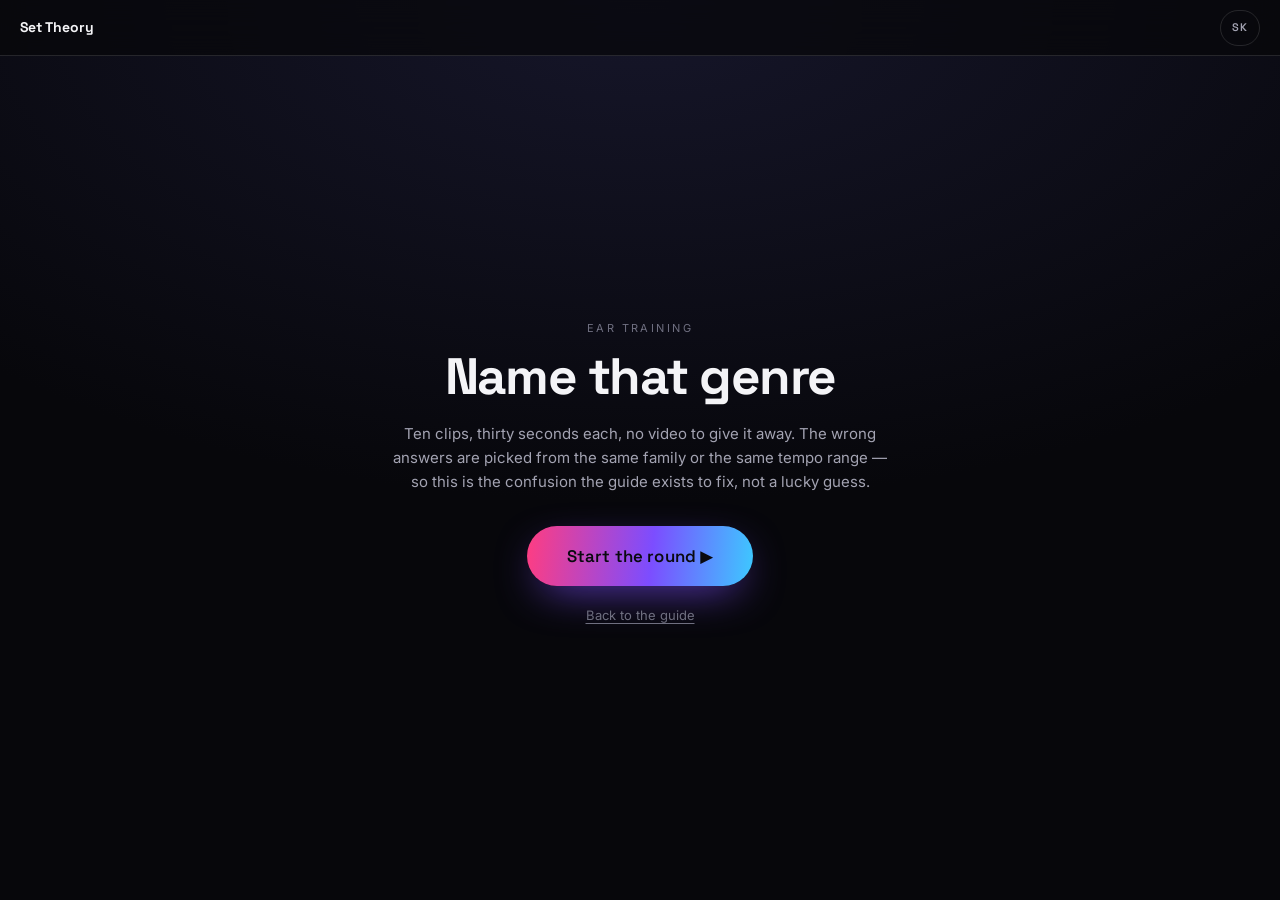
==== quiz/index.html @ e43b4dfb "Add an ear-training quiz at /quiz Ten Apple 30-second previews, no picture, four genres to choose fr" ====
<!doctype html>
<html lang="en">
  <head>
    <meta charset="utf-8" />
    <meta
      name="viewport"
      content="width=device-width, initial-scale=1, viewport-fit=cover"
    />
    <title>Set Theory</title>
    <meta name="description" content="" />
    <link rel="preconnect" href="https://fonts.googleapis.com" />
    <link rel="preconnect" href="https://fonts.gstatic.com" crossorigin />
    <link
      href="https://fonts.googleapis.com/css2?family=Space+Grotesk:wght@400;500;600;700&family=Inter:wght@400;500;600&display=swap"
      rel="stylesheet"
    />
    <link rel="stylesheet" href="../css/styles.css" />
  </head>
  <body class="quiz-page">
    <!-- Shaped like the guide's topbar: brand on the left, counter on the right.
     The progress lives here rather than in the page body so the question itself
     starts at the top of the screen. -->
    <header class="quiz-bar">
      <a class="quiz-bar__brand" href="../">Set&nbsp;Theory</a>
      <span class="quiz-bar__tools">
        <span class="quiz__dots" id="quiz-dots"></span>
        <span class="quiz-bar__count" id="quiz-progress"></span>
        <button
          class="iconbtn iconbtn--lang"
          id="lang-toggle"
          type="button"
        ></button>
      </span>
    </header>

    <section class="quiz" id="quiz" hidden aria-labelledby="quiz-title">
      <div class="quiz__inner">
        <div class="quiz__screen" id="quiz-start">
          <p class="quiz__kicker" data-i18n="quizKicker"></p>
          <h2 class="quiz__title" id="quiz-title" data-i18n="quizTitle"></h2>
          <p class="quiz__lede" data-i18n="quizLede"></p>
          <button
            class="btn-begin"
            id="quiz-begin"
            type="button"
            data-i18n="quizBegin"
          ></button>
          <button
            class="quiz__link"
            type="button"
            data-quiz-exit
            data-i18n="quizBack"
          ></button>
        </div>

        <div class="quiz__screen" id="quiz-play" hidden>
          <button class="quiz__player" id="quiz-replay" type="button">
            <svg class="ic-play" viewBox="0 0 24 24" aria-hidden="true">
              <path d="M5 3l14 9-14 9V3z" />
            </svg>
            <svg class="ic-pause" viewBox="0 0 24 24" aria-hidden="true">
              <path d="M7 4h4v16H7zM13 4h4v16h-4z" />
            </svg>
            <span class="quiz__track-bar"><i id="quiz-bar"></i></span>
          </button>

          <ul class="quiz__options" id="quiz-options"></ul>

          <div class="quiz__reveal" id="quiz-reveal" hidden>
            <p class="quiz__verdict" id="quiz-verdict"></p>
            <p class="quiz__why" id="quiz-why"></p>
            <p class="quiz__track" id="quiz-track"></p>
            <button class="btn-begin" id="quiz-next" type="button"></button>
          </div>
        </div>

        <div class="quiz__screen" id="quiz-done" hidden>
          <p class="quiz__kicker" data-i18n="quizDoneKicker"></p>
          <p class="quiz__bigscore" id="quiz-done-score"></p>
          <p class="quiz__lede" id="quiz-done-verdict"></p>
          <ul class="quiz__misses" id="quiz-done-list"></ul>
          <button
            class="btn-begin"
            id="quiz-again"
            type="button"
            data-i18n="quizAgain"
          ></button>
          <button
            class="quiz__link"
            type="button"
            data-quiz-exit
            data-i18n="quizBack"
          ></button>
        </div>
      </div>
    </section>

    <script src="../js/i18n/en.js"></script>
    <script src="../js/i18n/sk.js"></script>
    <script src="../js/i18n.js"></script>
    <script src="../js/data.js"></script>
    <script src="../js/quiz.js"></script>
    <script src="../js/quiz-page.js"></script>
  </body>
</html>
---- css/styles.css ----
/* Set Theory — styles
   ------------------------------------------------------------------
   Sections carry their family accent as --accent; everything inside
   (chips, rules, glows, rail dots) reads from that one variable.        */

:root {
  --bg: #07070b;
  --ink: #f4f4f7;
  --ink-dim: #a3a3b2;
  --ink-faint: #6f6f80;
  --line: rgba(255, 255, 255, 0.12);
  --now-accent: #ff3d81;
  --display: "Space Grotesk", "Helvetica Neue", system-ui, sans-serif;
  --body: "Inter", system-ui, -apple-system, "Segoe UI", sans-serif;
  --bar: 56px;
}

* {
  box-sizing: border-box;
}

html {
  scroll-behavior: smooth;
}

body {
  margin: 0;
  background: var(--bg);
  color: var(--ink);
  font-family: var(--body);
  font-size: 17px;
  line-height: 1.6;
  -webkit-font-smoothing: antialiased;
  overflow-x: hidden;
}

body.is-locked {
  overflow: hidden;
  height: 100vh;
}

h1,
h2 {
  margin: 0;
  font-family: var(--display);
  font-weight: 700;
  letter-spacing: -0.03em;
}
p {
  margin: 0;
}
button {
  font: inherit;
  color: inherit;
  background: none;
  border: 0;
  cursor: pointer;
}
a {
  color: inherit;
}

:focus-visible {
  outline: 2px solid var(--accent, var(--now-accent));
  outline-offset: 3px;
  border-radius: 4px;
}

/* ============================ INTRO ============================ */

.intro {
  position: fixed;
  inset: 0;
  z-index: 90;
  display: grid;
  place-items: center;
  padding: 6vh 24px;
  background: radial-gradient(120% 90% at 50% 0%, #17172a 0%, var(--bg) 60%);
  transition:
    opacity 0.7s ease,
    visibility 0.7s;
}

body.is-started .intro {
  opacity: 0;
  visibility: hidden;
  pointer-events: none;
}

.intro__glow {
  position: absolute;
  inset: -20%;
  background:
    radial-gradient(
      38% 38% at 22% 28%,
      rgba(255, 61, 129, 0.3),
      transparent 70%
    ),
    radial-gradient(
      36% 36% at 78% 34%,
      rgba(61, 201, 255, 0.26),
      transparent 70%
    ),
    radial-gradient(
      40% 40% at 50% 82%,
      rgba(124, 77, 255, 0.28),
      transparent 70%
    );
  filter: blur(20px);
  animation: drift 22s ease-in-out infinite alternate;
}

@keyframes drift {
  from {
    transform: translate3d(-3%, -2%, 0) scale(1);
  }
  to {
    transform: translate3d(3%, 2%, 0) scale(1.12);
  }
}

.intro__inner {
  position: relative;
  max-width: 720px;
  text-align: center;
}

.intro__kicker {
  font-size: 12px;
  letter-spacing: 0.22em;
  text-transform: uppercase;
  color: var(--ink-dim);
  margin-bottom: 22px;
}

.intro__title {
  font-size: clamp(3.6rem, 13vw, 8.5rem);
  line-height: 0.86;
  margin-bottom: 26px;
}

.intro__title span {
  display: block;
  /* The gradient is clipped to the line box, which at line-height 0.86 sits above
     the descender — without this padding the "y" in Theory gets cut off. */
  padding-bottom: 0.12em;
  background: linear-gradient(
    92deg,
    #ff3d81,
    #7c4dff 42%,
    #3dc9ff 72%,
    #3dffc9
  );
  -webkit-background-clip: text;
  background-clip: text;
  color: transparent;
}

.intro__pitch {
  font-size: clamp(1rem, 2.2vw, 1.18rem);
  color: var(--ink-dim);
  /* Sized so the pitch sets in three lines without leaving a one-word last
     line — retune this if the copy changes length. */
  max-width: 39em;
  margin: 0 auto 38px;
  text-wrap: pretty;
}

/* Used on both <button> and <a>, so it cannot rely on the button defaults:
   an inline anchor would leak its vertical padding over the lines around it
   and keep the browser's underline. */
.btn-begin {
  display: inline-block;
  text-decoration: none;
  font-family: var(--display);
  font-size: 1.05rem;
  font-weight: 600;
  letter-spacing: 0.01em;
  padding: 17px 40px;
  border-radius: 999px;
  color: #0a0a10;
  background: linear-gradient(96deg, #ff3d81, #7c4dff 55%, #3dc9ff);
  box-shadow: 0 14px 44px -14px rgba(124, 77, 255, 0.85);
  transition:
    transform 0.25s ease,
    box-shadow 0.25s ease;
}

.btn-begin:hover {
  transform: translateY(-2px);
  box-shadow: 0 20px 52px -14px rgba(124, 77, 255, 1);
}

.btn-begin--ghost {
  color: var(--ink);
  background: none;
  border: 1px solid var(--line);
  box-shadow: none;
}

.btn-begin--ghost:hover {
  border-color: var(--ink-dim);
  box-shadow: none;
}

.intro__hint {
  margin-top: 26px;
  font-size: 13px;
  color: var(--ink-faint);
}

kbd {
  font-family: var(--body);
  font-size: 11px;
  padding: 2px 6px;
  border: 1px solid var(--line);
  border-radius: 5px;
}

/* ============================ TOP BAR ============================ */

.topbar {
  position: fixed;
  top: 0;
  left: 0;
  right: 0;
  z-index: 60;
  height: var(--bar);
  opacity: 0;
  /* Hidden from pointer AND keyboard until the journey starts — an invisible
     control that still takes focus is a trap for keyboard users. */
  visibility: hidden;
  transform: translateY(-100%);
  transition:
    opacity 0.5s ease 0.3s,
    transform 0.5s ease 0.3s,
    visibility 0.5s ease 0.3s,
    background 0.3s;
}

body.is-started .topbar {
  opacity: 1;
  visibility: visible;
  transform: none;
}
body.is-scrolled .topbar {
  background: rgba(7, 7, 11, 0.72);
  backdrop-filter: blur(14px);
}

.topbar__row {
  height: var(--bar);
  display: flex;
  align-items: center;
  gap: 18px;
  padding: 0 20px;
}

.topbar__brand {
  font-family: var(--display);
  font-weight: 700;
  font-size: 14px;
  letter-spacing: -0.01em;
}

.topbar__now {
  display: flex;
  align-items: baseline;
  gap: 8px;
  min-width: 0;
  font-size: 13px;
  color: var(--ink-dim);
}

.topbar__act {
  color: var(--now-accent);
  font-weight: 600;
  white-space: nowrap;
}
.topbar__sep {
  color: var(--ink-faint);
}
.topbar__genre {
  color: var(--ink);
  font-weight: 500;
  white-space: nowrap;
  overflow: hidden;
  text-overflow: ellipsis;
}

.topbar__tools {
  margin-left: auto;
  display: flex;
  align-items: center;
  gap: 8px;
}

.topbar__count {
  font-size: 12px;
  color: var(--ink-faint);
  font-variant-numeric: tabular-nums;
  letter-spacing: 0.08em;
}

.topbar__progress {
  position: absolute;
  left: 0;
  right: 0;
  bottom: 0;
  height: 2px;
  background: rgba(255, 255, 255, 0.08);
}

.topbar__progress span {
  display: block;
  height: 100%;
  width: 0;
  background: var(--now-accent);
  box-shadow: 0 0 12px var(--now-accent);
  transition: background 0.6s ease;
}

.iconbtn {
  width: 36px;
  height: 36px;
  display: grid;
  place-items: center;
  border-radius: 50%;
  border: 1px solid var(--line);
  transition:
    border-color 0.2s,
    background 0.2s;
}

.iconbtn:hover {
  border-color: var(--ink-dim);
  background: rgba(255, 255, 255, 0.06);
}

.iconbtn svg {
  width: 17px;
  height: 17px;
  fill: none;
  stroke: currentColor;
  stroke-width: 1.7;
  stroke-linecap: round;
}

/* Language switch — a text pill rather than an icon, so it reads at a glance. */
.iconbtn--lang {
  width: auto;
  min-width: 40px;
  padding: 0 11px;
  border-radius: 999px;
  font-family: var(--display);
  font-size: 11px;
  font-weight: 600;
  letter-spacing: 0.08em;
  color: var(--ink-dim);
}

.iconbtn--lang:hover {
  color: var(--ink);
}

.iconbtn--sound .ic-loud {
  display: none;
}
body.sound-on .iconbtn--sound {
  border-color: var(--now-accent);
  color: var(--now-accent);
}
body.sound-on .iconbtn--sound .ic-loud {
  display: block;
}
body.sound-on .iconbtn--sound .ic-muted {
  display: none;
}

/* ---- search ---- */

.search {
  position: relative;
  display: flex;
  align-items: center;
}

.search__input {
  width: 0;
  padding: 0;
  /* Collapses flush against the toggle when closed; the margin opens with the
     field so the caret and text clear the magnifier icon (and leave room for
     the focus ring, which is drawn 3px outside the element). */
  margin-left: 0;
  opacity: 0;
  border: 0;
  border-bottom: 1px solid var(--line);
  background: none;
  color: var(--ink);
  font-size: 14px;
  transition:
    width 0.3s ease,
    opacity 0.3s ease,
    padding 0.3s ease,
    margin-left 0.3s ease;
}

.search.is-open .search__input {
  width: min(260px, 42vw);
  opacity: 1;
  padding: 7px 2px;
  margin-left: 10px;
}
.search__input::placeholder {
  color: var(--ink-faint);
}

.search__results {
  position: absolute;
  top: calc(100% + 12px);
  right: 0;
  width: min(320px, 80vw);
  margin: 0;
  padding: 6px;
  list-style: none;
  border-radius: 14px;
  border: 1px solid var(--line);
  background: rgba(14, 14, 20, 0.96);
  backdrop-filter: blur(16px);
  box-shadow: 0 24px 60px -20px rgba(0, 0, 0, 0.9);
  display: none;
}

.search__results.is-open {
  display: block;
}

.search__results button {
  width: 100%;
  display: flex;
  flex-direction: column;
  gap: 2px;
  text-align: left;
  padding: 9px 12px;
  border-radius: 9px;
  border-left: 2px solid var(--accent);
  transition: background 0.15s;
}

.search__results button:hover {
  background: rgba(255, 255, 255, 0.07);
}
.res__name {
  font-size: 14px;
  font-weight: 500;
}
.res__meta {
  font-size: 11px;
  color: var(--ink-faint);
}
.res__empty {
  padding: 12px;
  font-size: 13px;
  color: var(--ink-faint);
}

/* ============================ SIDE RAIL ============================ */

.rail {
  position: fixed;
  right: 18px;
  top: 50%;
  transform: translateY(-50%);
  z-index: 55;
  display: flex;
  flex-direction: column;
  gap: 16px;
  opacity: 0;
  visibility: hidden;
  transition:
    opacity 0.6s ease 0.4s,
    visibility 0.6s ease 0.4s;
}

body.is-started .rail {
  opacity: 1;
  visibility: visible;
}

.rail__act {
  position: relative;
  display: flex;
  flex-direction: column;
  align-items: flex-end;
  gap: 7px;
}

.rail__label {
  font-size: 9px;
  letter-spacing: 0.14em;
  text-transform: uppercase;
  color: var(--ink-faint);
  white-space: nowrap;
  opacity: 0;
  transition: opacity 0.25s;
}

.rail:hover .rail__label {
  opacity: 1;
}
.rail__label b {
  color: var(--ink-dim);
  font-weight: 600;
}
.rail__dots {
  display: flex;
  flex-direction: column;
  align-items: flex-end;
  gap: 1px;
}

/* The visible mark is the ::after bar; the button itself stays a comfortably
   larger hit area than the 2px-tall line it draws. */
.rail__dot {
  position: relative;
  width: 40px;
  height: 16px;
  display: block;
  padding: 0;
}

.rail__dot::after {
  content: "";
  position: absolute;
  right: 0;
  top: 7px;
  width: 14px;
  height: 2px;
  border-radius: 2px;
  background: rgba(255, 255, 255, 0.22);
  transition:
    width 0.3s ease,
    background 0.3s ease,
    box-shadow 0.3s ease;
}

.rail__dot.is-past::after {
  background: rgba(255, 255, 255, 0.42);
}

.rail__dot.is-current::after {
  width: 22px;
  background: var(--accent);
  box-shadow: 0 0 10px var(--accent);
}

.rail__dot:hover::after {
  background: var(--accent);
  width: 22px;
}

.rail__tip {
  position: absolute;
  right: 46px;
  top: -3px;
  padding: 3px 9px;
  font-size: 11px;
  white-space: nowrap;
  border-radius: 6px;
  background: rgba(14, 14, 20, 0.95);
  border: 1px solid var(--line);
  opacity: 0;
  pointer-events: none;
  transform: translateX(6px);
  transition:
    opacity 0.2s,
    transform 0.2s;
}

.rail__dot:hover .rail__tip {
  opacity: 1;
  transform: none;
}

/* ============================ GENRE SECTION ============================ */

.genre {
  position: relative;
  min-height: 100vh;
  min-height: 100svh;
  display: flex;
  align-items: center;
  padding: calc(var(--bar) + 24px) 0 40px;
  overflow: hidden;
}

.genre__bg {
  position: absolute;
  inset: 0;
  overflow: hidden;
}

.genre__poster {
  position: absolute;
  inset: 0;
  background-size: cover;
  background-position: center;
  filter: blur(18px) saturate(1.3);
  transform: scale(1.15);
  opacity: 0.5;
}

/* Neighbouring players are pre-created but paused, and a paused YouTube embed
   draws its own title/end-screen chrome. Keep them invisible (the blurred poster
   shows instead) until the section is actually the active one. */
.genre__video {
  position: absolute;
  inset: 0;
  opacity: 0;
  transition: opacity 0.8s ease;
}

.genre.is-current .genre__video {
  opacity: 1;
}

.genre__video iframe {
  position: absolute;
  top: 50%;
  left: 50%;
  width: 100vw;
  height: 56.25vw;
  min-height: 100vh;
  min-width: 177.78vh;
  transform: translate(-50%, -50%);
  border: 0;
  pointer-events: none;
}

/* Decorative layers sit above the iframe, so they must never intercept a click
   — otherwise they swallow the taps meant for YouTube's Skip Ad button. */
.genre__scrim,
.genre__aurora {
  pointer-events: none;
}

.genre__scrim {
  position: absolute;
  inset: 0;
  background:
    linear-gradient(
      100deg,
      rgba(7, 7, 11, 0.97) 0%,
      rgba(7, 7, 11, 0.88) 42%,
      rgba(7, 7, 11, 0.55) 100%
    ),
    linear-gradient(
      to bottom,
      var(--bg),
      transparent 22%,
      transparent 78%,
      var(--bg)
    );
}

.genre__aurora {
  position: absolute;
  inset: 0;
  background:
    radial-gradient(
      50% 55% at 8% 30%,
      color-mix(in srgb, var(--accent) 32%, transparent),
      transparent 70%
    ),
    radial-gradient(
      42% 48% at 88% 78%,
      color-mix(in srgb, var(--accent) 20%, transparent),
      transparent 70%
    );
  mix-blend-mode: screen;
  opacity: 0.55;
  animation: drift 18s ease-in-out infinite alternate;
}

.genre__content {
  position: relative;
  width: 100%;
  max-width: 1180px;
  margin: 0 auto;
  padding: 0 clamp(24px, 6vw, 88px);
}

.genre__content > * {
  max-width: 640px;
}

/* --- entrance animation --- */

.genre__content > *,
.genre__meta > * {
  opacity: 0;
  transform: translateY(26px);
  transition:
    opacity 0.7s cubic-bezier(0.22, 1, 0.36, 1),
    transform 0.7s cubic-bezier(0.22, 1, 0.36, 1);
}

.genre.is-revealed .genre__content > *,
.genre.is-revealed .genre__meta > * {
  opacity: 1;
  transform: none;
}

.genre.is-revealed .genre__meta > *:nth-child(2) {
  transition-delay: 0.06s;
}
.genre.is-revealed .genre__meta > *:nth-child(3) {
  transition-delay: 0.12s;
}
.genre.is-revealed .genre__content > *:nth-child(2) {
  transition-delay: 0.08s;
}
.genre.is-revealed .genre__content > *:nth-child(3) {
  transition-delay: 0.14s;
}
.genre.is-revealed .genre__content > *:nth-child(4) {
  transition-delay: 0.2s;
}
.genre.is-revealed .genre__content > *:nth-child(5) {
  transition-delay: 0.26s;
}
.genre.is-revealed .genre__content > *:nth-child(6) {
  transition-delay: 0.32s;
}
.genre.is-revealed .genre__content > *:nth-child(7) {
  transition-delay: 0.38s;
}

/* --- meta row --- */

/* Vertical gaps are capped against viewport height so a whole section still
   fits on a short laptop screen without the content overflowing. */
.genre__meta {
  display: flex;
  align-items: center;
  flex-wrap: wrap;
  gap: 10px;
  margin-bottom: clamp(10px, 2vh, 18px);
}

.chip {
  font-size: 11px;
  font-weight: 600;
  letter-spacing: 0.12em;
  text-transform: uppercase;
  padding: 5px 12px;
  border-radius: 999px;
  border: 1px solid var(--line);
}

.chip--act {
  color: var(--ink-dim);
}

.chip--family {
  color: var(--accent);
  border-color: color-mix(in srgb, var(--accent) 45%, transparent);
  background: color-mix(in srgb, var(--accent) 12%, transparent);
}

.genre__num {
  margin-left: auto;
  font-size: 11px;
  letter-spacing: 0.14em;
  color: var(--ink-faint);
  font-variant-numeric: tabular-nums;
}

.genre__actblurb {
  font-family: var(--display);
  font-size: 14px;
  color: var(--ink-faint);
  font-style: italic;
  margin-bottom: 8px;
}

.genre__name {
  font-size: clamp(2.4rem, min(8.2vw, 9.5vh), 6rem);
  line-height: 0.94;
  margin-bottom: clamp(8px, 1.6vh, 14px);
  text-shadow: 0 8px 40px rgba(0, 0, 0, 0.6);
}

.genre__tagline {
  font-family: var(--display);
  font-size: clamp(1rem, min(2.6vw, 2.6vh), 1.4rem);
  font-weight: 500;
  color: var(--accent);
  margin-bottom: clamp(12px, 2.4vh, 22px);
}

.genre__desc {
  color: var(--ink-dim);
  margin-bottom: clamp(12px, 2.4vh, 22px);
}

.genre__fact {
  position: relative;
  padding: clamp(10px, 1.8vh, 14px) 18px clamp(10px, 1.8vh, 14px) 20px;
  margin-bottom: clamp(14px, 2.6vh, 24px);
  border-radius: 0 12px 12px 0;
  border-left: 2px solid var(--accent);
  background: linear-gradient(
    90deg,
    color-mix(in srgb, var(--accent) 11%, transparent),
    transparent 85%
  );
}

.genre__factlabel {
  display: block;
  font-size: 10px;
  font-weight: 700;
  letter-spacing: 0.18em;
  text-transform: uppercase;
  color: var(--accent);
  margin-bottom: 5px;
}

.genre__fact p {
  font-size: 15px;
  color: var(--ink-dim);
}

/* --- pills --- */

.pills {
  display: flex;
  flex-wrap: wrap;
  gap: 10px;
  margin: 0 0 clamp(14px, 2.8vh, 26px);
  padding: 0;
  list-style: none;
}

.pill {
  display: flex;
  flex-direction: column;
  gap: 2px;
  padding: clamp(7px, 1.4vh, 10px) 16px;
  border-radius: 12px;
  border: 1px solid var(--line);
  background: rgba(255, 255, 255, 0.04);
  backdrop-filter: blur(8px);
}

.pill--wide {
  flex: 1 1 260px;
}

.pill__k {
  font-size: 9.5px;
  font-weight: 700;
  letter-spacing: 0.18em;
  text-transform: uppercase;
  color: var(--ink-faint);
}

.pill__v {
  font-size: 14px;
  font-weight: 500;
}
.pill:first-child .pill__v {
  color: var(--accent);
  font-family: var(--display);
  font-size: 15px;
}

/* --- footer / track --- */

.genre__foot {
  display: flex;
  flex-direction: column;
  gap: 12px;
}

.genre__track {
  display: flex;
  align-items: center;
  gap: 10px;
  font-size: 13px;
  color: var(--ink-faint);
}

.genre__eq {
  display: inline-flex;
  align-items: flex-end;
  gap: 2px;
  height: 13px;
}

.genre__eq i {
  width: 2px;
  height: 4px;
  border-radius: 1px;
  background: var(--accent);
  opacity: 0.4;
}

.genre.is-current .genre__eq i {
  animation: eq 0.9s ease-in-out infinite;
  opacity: 1;
}
.genre.is-current .genre__eq i:nth-child(2) {
  animation-delay: 0.15s;
}
.genre.is-current .genre__eq i:nth-child(3) {
  animation-delay: 0.3s;
}
.genre.is-current .genre__eq i:nth-child(4) {
  animation-delay: 0.45s;
}

@keyframes eq {
  0%,
  100% {
    height: 3px;
  }
  50% {
    height: 12px;
  }
}

.genre__actions {
  display: flex;
  flex-wrap: wrap;
  align-items: center;
  gap: 14px;
}

.genre__link {
  align-self: flex-start;
  font-size: 13px;
  font-weight: 500;
  text-decoration: none;
  padding-bottom: 2px;
  border-bottom: 1px solid color-mix(in srgb, var(--accent) 50%, transparent);
  transition:
    color 0.2s,
    border-color 0.2s;
}

.genre__link:hover {
  color: var(--accent);
  border-color: var(--accent);
}

.btn-play {
  font-size: 13px;
  font-weight: 600;
  padding: 9px 18px;
  border-radius: 999px;
  border: 1px solid color-mix(in srgb, var(--accent) 55%, transparent);
  color: var(--accent);
  transition: background 0.2s;
}

.btn-play:hover {
  background: color-mix(in srgb, var(--accent) 16%, transparent);
}

.genre__error {
  display: none;
  font-size: 12px;
  color: #ff8f8f;
}
.genre.has-video-error .genre__error {
  display: block;
}

/* Short viewports (most laptops) — trade a little type size for a section that
   fits on screen in one piece. */
@media (min-width: 861px) and (max-height: 820px) {
  .genre {
    padding-bottom: 24px;
  }
  .genre__actblurb {
    display: none;
  }
  .genre__name {
    font-size: clamp(2.2rem, min(7vw, 8.2vh), 4.6rem);
    margin-bottom: 6px;
  }
  .genre__tagline {
    font-size: 1.05rem;
    margin-bottom: 10px;
  }
  .genre__desc {
    font-size: 15.5px;
    line-height: 1.5;
    margin-bottom: 12px;
  }
  .genre__fact {
    padding: 9px 16px 9px 18px;
    margin-bottom: 12px;
  }
  .genre__fact p {
    font-size: 14px;
    line-height: 1.5;
  }
  .genre__meta {
    margin-bottom: 8px;
  }
  .pills {
    margin-bottom: 12px;
  }
  .pill {
    padding: 7px 14px;
  }
  .pill__v {
    font-size: 13px;
  }
  .pill:first-child .pill__v {
    font-size: 14px;
  }
}

/* ============================ OUTRO ============================ */

.outro {
  position: relative;
  min-height: 100vh;
  display: grid;
  place-items: center;
  padding: 12vh 24px;
  background: radial-gradient(120% 80% at 50% 100%, #16162a 0%, var(--bg) 65%);
}

.outro__inner {
  max-width: 860px;
  text-align: center;
}

.outro__kicker {
  font-size: 11px;
  letter-spacing: 0.22em;
  text-transform: uppercase;
  color: var(--ink-faint);
  margin-bottom: 16px;
}

.outro__title {
  font-size: clamp(2rem, 5.6vw, 3.4rem);
  line-height: 1.05;
  margin-bottom: 20px;
}

.outro__text {
  color: var(--ink-dim);
  max-width: 32em;
  margin: 0 auto 44px;
}

/* Honesty note about the act names — quieter than body copy, but not a footnote. */
.outro__note {
  max-width: 40em;
  margin: 0 auto 56px;
  padding: 14px 20px;
  text-align: left;
  font-size: 13.5px;
  line-height: 1.6;
  color: var(--ink-faint);
  border: 1px solid var(--line);
  border-radius: 12px;
  background: rgba(255, 255, 255, 0.03);
}

.outro__note strong {
  color: var(--ink-dim);
  font-weight: 600;
}
.outro__note em {
  color: var(--ink-dim);
  font-style: normal;
  font-weight: 500;
}

/* ---- set-building craft notes ---- */

.craft {
  margin-bottom: 56px;
}

.craft__title {
  font-family: var(--display);
  font-size: clamp(1.4rem, 3.4vw, 2rem);
  font-weight: 700;
  letter-spacing: -0.02em;
  margin-bottom: 6px;
}

.craft__sub {
  font-size: 14px;
  color: var(--ink-faint);
  margin-bottom: 26px;
}

.craft__list {
  display: grid;
  grid-template-columns: repeat(auto-fit, minmax(280px, 1fr));
  gap: 12px;
  margin: 0;
  padding: 0;
  list-style: none;
  text-align: left;
}

.craft__item {
  padding: 16px 18px;
  border: 1px solid var(--line);
  border-left: 2px solid var(--accent);
  border-radius: 0 12px 12px 0;
  background: linear-gradient(
    90deg,
    color-mix(in srgb, var(--accent) 8%, transparent),
    transparent 70%
  );
}

.craft__item h4 {
  margin: 0 0 6px;
  font-family: var(--display);
  font-size: 15px;
  font-weight: 600;
  letter-spacing: -0.01em;
  color: var(--accent);
}

.craft__item p {
  font-size: 14px;
  line-height: 1.6;
  color: var(--ink-dim);
}

/* The recap grid is a tempo reference as much as navigation — and it is the
   only jump nav on mobile, where the side rail is hidden. The heading says so. */
.recap-block {
  margin-bottom: 44px;
}

.outro__grid {
  display: grid;
  grid-template-columns: repeat(auto-fill, minmax(160px, 1fr));
  gap: 8px;
  text-align: left;
}

/* Two columns, two rows: the index sits in its own column, the name takes the
   full remaining width, and the BPM drops onto its own line beneath it. Sharing
   one line meant the name had ~44px and its text spilled out of the tile. As a
   bonus the tempos now line up in a column, which is what this grid is for. */
.recap {
  display: grid;
  grid-template-columns: auto 1fr;
  gap: 3px 8px;
  align-items: baseline;
  padding: 10px 12px;
  border-radius: 10px;
  border: 1px solid var(--line);
  border-left: 2px solid var(--accent);
  transition:
    background 0.2s,
    transform 0.2s;
}

.recap:hover {
  background: rgba(255, 255, 255, 0.06);
  transform: translateY(-2px);
}
.recap__n {
  grid-column: 1;
  grid-row: 1;
  font-size: 10px;
  color: var(--ink-faint);
  font-variant-numeric: tabular-nums;
}

.recap__name {
  grid-column: 2;
  grid-row: 1;
  min-width: 0;
  font-size: 13px;
  font-weight: 500;
}

.recap__bpm {
  grid-column: 2;
  grid-row: 2;
  font-size: 10px;
  color: var(--accent);
  white-space: nowrap;
  font-variant-numeric: tabular-nums;
}

/* Opt-in player interaction. The desktop video is full-bleed, so making it
   permanently clickable would mean every click on empty background paused the
   music — including the click that dismisses a glossary popover. Off by default;
   the topbar button hands control over when there is an ad to skip. */
body.player-interactive .genre.is-current .genre__video iframe {
  pointer-events: auto;
}
body.player-interactive .genre.is-current .genre__video {
  cursor: pointer;
}

/* .genre__content spans the full width and paints above the video, so on its own
   the rule above achieves nothing — every click still lands on the text layer.
   While the toggle is on, empty content area passes clicks through; the things
   worth clicking keep taking them. */
body.player-interactive .genre.is-current .genre__content {
  pointer-events: none;
}
body.player-interactive .genre.is-current .genre__content a,
body.player-interactive .genre.is-current .genre__content button {
  pointer-events: auto;
}

.iconbtn--player svg {
  width: 13px;
  height: 13px;
  fill: currentColor;
  stroke: none;
}
body.player-interactive .iconbtn--player {
  border-color: var(--now-accent);
  color: var(--now-accent);
}

/* ============================ QUIZ ============================ */

/* The quiz is its own page (/quiz/), so it carries a minimal bar of its own
   rather than the guide's full chrome. */
.quiz-bar {
  position: fixed;
  top: 0;
  left: 0;
  right: 0;
  z-index: 90;
  height: var(--bar);
  display: flex;
  align-items: center;
  justify-content: space-between;
  gap: 18px;
  padding: 0 20px;
  background: rgba(7, 7, 11, 0.72);
  backdrop-filter: blur(14px);
  border-bottom: 1px solid var(--line);
}

.quiz-bar__brand {
  font-family: var(--display);
  font-weight: 700;
  font-size: 14px;
  letter-spacing: -0.01em;
  text-decoration: none;
  color: var(--ink);
}

.quiz-bar__brand:hover {
  color: var(--now-accent);
}

.quiz-bar__tools {
  display: flex;
  align-items: center;
  gap: 14px;
}

.quiz-bar__count {
  font-size: 12px;
  color: var(--ink-faint);
  font-variant-numeric: tabular-nums;
  letter-spacing: 0.08em;
  /* "01 / 10" must never break across lines — wrapping it also drags the whole
     bar row taller. */
  white-space: nowrap;
}

/* Progress is meaningless on the start and result screens, but it keeps its space
   so the bar does not reshuffle between questions. */
.quiz-bar .quiz__dots,
.quiz-bar__count {
  visibility: hidden;
  opacity: 0;
  transition: opacity 0.3s ease;
}

body.quiz-in-play .quiz-bar .quiz__dots,
body.quiz-in-play .quiz-bar__count {
  visibility: visible;
  opacity: 1;
}

body.quiz-page .quiz {
  padding-top: calc(var(--bar) + 5vh);
}

/* Centring suits the start and result screens, which are short. A question is
   not short — top-aligning it keeps the clip button and the options together
   near the bar instead of stranding them in the middle of the screen. */
body.quiz-page .quiz.is-playing {
  align-items: center;
  padding-top: calc(var(--bar) + 40px);
}

/* A full screen over the guide rather than a separate page — the 24 sections and
   their live players stay mounted underneath, so returning costs nothing. */
.quiz {
  position: fixed;
  inset: 0;
  z-index: 85;
  overflow-y: auto;
  display: grid;
  place-items: center;
  padding: 6vh 24px;
  background: radial-gradient(120% 90% at 50% 0%, #16162a 0%, var(--bg) 62%);
}

.quiz[hidden] {
  display: none;
}
body.quiz-open {
  overflow: hidden;
}
body.quiz-open .topbar,
body.quiz-open .rail {
  display: none;
}

.quiz__inner {
  width: 100%;
  max-width: 640px;
  text-align: center;
}
.quiz__screen[hidden] {
  display: none;
}

.quiz__kicker {
  font-size: 11px;
  letter-spacing: 0.22em;
  text-transform: uppercase;
  color: var(--ink-faint);
  margin-bottom: 14px;
}

.quiz__title {
  font-family: var(--display);
  font-size: clamp(2rem, 6vw, 3.2rem);
  font-weight: 700;
  letter-spacing: -0.03em;
  line-height: 1.02;
  margin-bottom: 18px;
}

.quiz__lede {
  font-size: 15px;
  line-height: 1.6;
  color: var(--ink-dim);
  max-width: 34em;
  margin: 0 auto 32px;
  text-wrap: pretty;
}

.quiz__link {
  display: block;
  margin: 18px auto 0;
  font-size: 13px;
  color: var(--ink-faint);
  text-decoration: underline;
  text-underline-offset: 3px;
}

.quiz__link:hover {
  color: var(--ink);
}

/* ---- the stepper (lives in the bar) ---- */

.quiz__dots {
  display: flex;
  gap: 5px;
}

.quiz__dots i {
  width: 7px;
  height: 7px;
  border-radius: 50%;
  background: rgba(255, 255, 255, 0.16);
  transition:
    background 0.3s,
    transform 0.3s;
}

.quiz__dots i.is-now {
  background: var(--ink-dim);
  transform: scale(1.4);
}
.quiz__dots i.is-hit {
  background: #4ade80;
}
.quiz__dots i.is-miss {
  background: #ff6b6b;
}

/* ---- the clip ---- */

.quiz__player {
  position: relative;
  display: grid;
  place-items: center;
  width: 92px;
  height: 92px;
  /* The track bar hangs 16px below the circle, so the visible gap is that much
     smaller than this margin — hence the generous value. Scales with the
     viewport so the clip and the answers read as two separate groups on a tall
     screen without colliding on a short one. */
  margin: 0 auto clamp(44px, 7vh, 80px);
  border-radius: 50%;
  border: 1px solid var(--line);
  background: rgba(255, 255, 255, 0.04);
  transition:
    border-color 0.2s,
    transform 0.2s;
}

.quiz__player:hover {
  border-color: var(--ink-dim);
  transform: scale(1.04);
}
.quiz__player svg {
  width: 26px;
  height: 26px;
  fill: var(--ink);
  stroke: none;
}
.quiz__player .ic-play {
  margin-left: 4px;
} /* optical centring for the triangle */
.quiz__player .ic-pause {
  display: none;
}
.quiz__player.is-playing .ic-play {
  display: none;
}
.quiz__player.is-playing .ic-pause {
  display: block;
}

/* Thirty seconds, draining. Gives the clip a visible length so the listener
   knows how much is left to judge on. */
.quiz__track-bar {
  position: absolute;
  left: 50%;
  bottom: -14px;
  transform: translateX(-50%);
  width: 130px;
  height: 2px;
  border-radius: 2px;
  background: rgba(255, 255, 255, 0.12);
  overflow: hidden;
}

.quiz__track-bar i {
  display: block;
  height: 100%;
  width: 0;
  background: var(--ink-dim);
}

/* ---- options ---- */

.quiz__options {
  display: grid;
  grid-template-columns: 1fr 1fr;
  gap: 10px;
  /* Kept in proportion to the gap above the options, so the answer block sits
     between the clip and the verdict rather than crowding one of them. */
  margin: 0 0 clamp(28px, 4.5vh, 52px);
  padding: 0;
  list-style: none;
}

.quiz__opt {
  display: flex;
  align-items: center;
  gap: 10px;
  width: 100%;
  padding: 14px 16px;
  text-align: left;
  border-radius: 12px;
  border: 1px solid var(--line);
  border-left: 2px solid var(--accent);
  background: rgba(255, 255, 255, 0.03);
  transition:
    background 0.15s,
    border-color 0.15s,
    opacity 0.2s;
}

.quiz__opt:hover:not(:disabled) {
  background: rgba(255, 255, 255, 0.08);
}
.quiz__opt:disabled {
  cursor: default;
}

.quiz__key {
  flex: none;
  width: 18px;
  font-size: 10px;
  color: var(--ink-faint);
  font-variant-numeric: tabular-nums;
}

.quiz__name {
  font-size: 14px;
  font-weight: 500;
}
.quiz__bpm {
  margin-left: auto;
  font-size: 10px;
  color: var(--ink-faint);
  white-space: nowrap;
}

/* The answer is always shown, whether or not it was picked — being told only
   "wrong" teaches nothing. */
.quiz__opt.is-answer {
  border-color: #4ade80;
  border-left-color: #4ade80;
  background: rgba(74, 222, 128, 0.12);
}

.quiz__opt.is-wrong {
  border-color: rgba(255, 107, 107, 0.5);
  border-left-color: #ff6b6b;
  background: rgba(255, 107, 107, 0.08);
}

.quiz__opt:disabled:not(.is-answer):not(.is-wrong) {
  opacity: 0.4;
}

/* ---- reveal ---- */

.quiz__reveal[hidden] {
  display: none;
}

.quiz__verdict {
  font-family: var(--display);
  font-size: 1.15rem;
  font-weight: 600;
  margin-bottom: 8px;
}

.quiz__verdict.is-right {
  color: #4ade80;
}
.quiz__verdict.is-wrong {
  color: #ff6b6b;
}

.quiz__why {
  font-size: 14px;
  line-height: 1.55;
  color: var(--ink-dim);
  border-left: 2px solid var(--accent);
  padding-left: 14px;
  text-align: left;
  max-width: 34em;
  margin: 0 auto 10px;
}

.quiz__track {
  font-size: 12px;
  color: var(--ink-faint);
  margin-bottom: 22px;
}
.quiz__track a {
  color: var(--ink-dim);
  text-decoration: underline;
  text-underline-offset: 2px;
}
.quiz__track a:hover {
  color: var(--ink);
}

/* ---- result ---- */

.quiz__bigscore {
  font-family: var(--display);
  font-size: clamp(3rem, 12vw, 5.5rem);
  font-weight: 700;
  letter-spacing: -0.04em;
  line-height: 1;
  margin-bottom: 16px;
  background: linear-gradient(92deg, #ff3d81, #7c4dff 45%, #3dc9ff);
  -webkit-background-clip: text;
  background-clip: text;
  color: transparent;
  padding-bottom: 0.08em;
}

.quiz__misses {
  display: grid;
  gap: 8px;
  margin: 0 0 30px;
  padding: 0;
  list-style: none;
  text-align: left;
}

.quiz__misses li {
  border: 1px solid var(--line);
  border-left: 2px solid var(--accent);
  border-radius: 0 10px 10px 0;
}

.quiz__misses a {
  display: flex;
  align-items: baseline;
  gap: 10px;
  padding: 11px 14px;
  text-decoration: none;
}

.quiz__misses a:hover {
  background: rgba(255, 255, 255, 0.05);
}
.quiz__misses strong {
  font-size: 14px;
  font-weight: 600;
}
.quiz__misses span {
  margin-left: auto;
  font-size: 11px;
  color: var(--ink-faint);
}
.quiz__clean {
  padding: 14px;
  font-size: 14px;
  color: var(--ink-dim);
  border-left-color: #4ade80;
}

/* ---- entry point in the outro ---- */

.outro__cta {
  margin-bottom: 30px;
}

/* Clear of the button's drop shadow, not just of its box. */
.outro__ctanote {
  margin-top: 20px;
  font-size: 12.5px;
  color: var(--ink-faint);
}

@media (max-width: 560px) {
  .quiz__options {
    grid-template-columns: 1fr;
  }
  .quiz {
    padding: 4vh 18px;
  }
}

/* A ten-dot stepper at full size leaves a 320px-class phone no room for the
   counter beside it. The dots are the only elastic thing in the bar, so they
   give way rather than the number the viewer is actually reading. */
@media (max-width: 420px) {
  .quiz-bar {
    padding: 0 14px;
  }
  .quiz-bar__tools {
    gap: 10px;
  }
  .quiz-bar .quiz__dots {
    gap: 3px;
  }
  .quiz-bar .quiz__dots i {
    width: 5px;
    height: 5px;
  }
}

/* ============================ GLOSSARY ============================ */

/* Marked terms carry no line at rest — an underline every few words shreds the
   paragraph. Weight plus brightness against the dimmed body copy does the same
   job quietly; the accent and a line arrive only on hover, focus or open. */
.term {
  padding: 0;
  font: inherit;
  font-weight: 600;
  color: var(--ink);
  text-decoration: none;
  cursor: help;
  transition:
    color 0.2s,
    text-decoration-color 0.2s;
}

.term:hover,
.term:focus-visible,
.term.is-open {
  color: var(--accent);
  text-decoration: underline dotted var(--accent);
  text-underline-offset: 3px;
  text-decoration-thickness: 1.5px;
}

.termpop {
  position: fixed;
  z-index: 80;
  width: min(320px, calc(100vw - 24px));
  padding: 14px 16px;
  border-radius: 12px;
  border: 1px solid var(--line);
  border-left: 2px solid var(--now-accent);
  background: rgba(12, 12, 18, 0.97);
  backdrop-filter: blur(16px);
  box-shadow: 0 24px 60px -18px rgba(0, 0, 0, 0.9);
  text-align: left;
}

.termpop[hidden] {
  display: none;
}

.termpop__term {
  margin: 0 0 6px;
  font-family: var(--display);
  font-size: 14px;
  font-weight: 600;
  letter-spacing: -0.01em;
  color: var(--now-accent);
}

.termpop__def {
  font-size: 13.5px;
  line-height: 1.55;
  color: var(--ink-dim);
}

/* ============================ TOAST ============================ */

.toast {
  position: fixed;
  z-index: 70;
  left: 50%;
  bottom: 28px;
  transform: translate(-50%, 20px);
  padding: 11px 20px;
  font-size: 13px;
  border-radius: 999px;
  border: 1px solid var(--line);
  background: rgba(14, 14, 20, 0.94);
  backdrop-filter: blur(14px);
  opacity: 0;
  pointer-events: none;
  transition:
    opacity 0.4s,
    transform 0.4s;
}

.toast.is-visible {
  opacity: 1;
  transform: translate(-50%, 0);
}

/* ============================ RESPONSIVE ============================ */

@media (max-width: 860px) {
  body {
    font-size: 16px;
  }
  .rail {
    display: none;
  }
  .topbar__now {
    display: none;
  }
  .genre {
    padding-top: calc(var(--bar) + 24px);
  }
  .genre__content > * {
    max-width: none;
  }

  /* Mobile browsers throttle offscreen/background video hard — show the clip as a
     contained inline card instead of a full-bleed background. */
  .genre__bg {
    position: relative;
    height: 30vh;
    margin: 0 clamp(18px, 5vw, 32px) 20px;
    border-radius: 14px;
    border: 1px solid var(--line);
  }

  .genre {
    display: block;
    padding-bottom: 48px;
  }

  .genre__poster {
    filter: none;
    transform: none;
    opacity: 0.9;
  }

  .genre__video iframe {
    width: 100%;
    height: 100%;
    min-width: 0;
    min-height: 0;
    top: 0;
    left: 0;
    transform: none;
  }

  /* Only the section on screen accepts taps. The others are opacity:0 but still
     laid out, so leaving them interactive would mean tapping an invisible video. */
  .genre.is-current .genre__video iframe {
    pointer-events: auto;
  }

  /* The player is already interactive here, so the opt-in toggle would do
     nothing — drop it rather than crowd the narrowest toolbar with a no-op. */
  .iconbtn--player {
    display: none;
  }

  /* The scrim sits above the iframe, so it would swallow every tap. Keep it
     decorative only and let the controls underneath receive them. */
  .genre__scrim {
    background: linear-gradient(
      to bottom,
      transparent 40%,
      rgba(7, 7, 11, 0.85)
    );
    pointer-events: none;
  }
  .genre__aurora {
    display: none;
  }
  .genre__name {
    text-shadow: none;
  }
  .pill--wide {
    flex-basis: 100%;
  }
}

@media (max-width: 520px) {
  .search.is-open .search__input {
    width: 46vw;
  }
  .topbar__brand {
    display: none;
  }
  .outro__grid {
    grid-template-columns: 1fr 1fr;
  }
}

/* ============================ REDUCED MOTION ============================ */

@media (prefers-reduced-motion: reduce) {
  html {
    scroll-behavior: auto;
  }

  *,
  *::before,
  *::after {
    animation-duration: 0.001ms !important;
    animation-iteration-count: 1 !important;
    transition-duration: 0.001ms !important;
  }

  .genre__content > *,
  .genre__meta > * {
    opacity: 1;
    transform: none;
  }

  .intro__glow,
  .genre__aurora {
    animation: none;
  }
  .genre__poster {
    filter: none;
    transform: none;
    opacity: 0.65;
  }
}
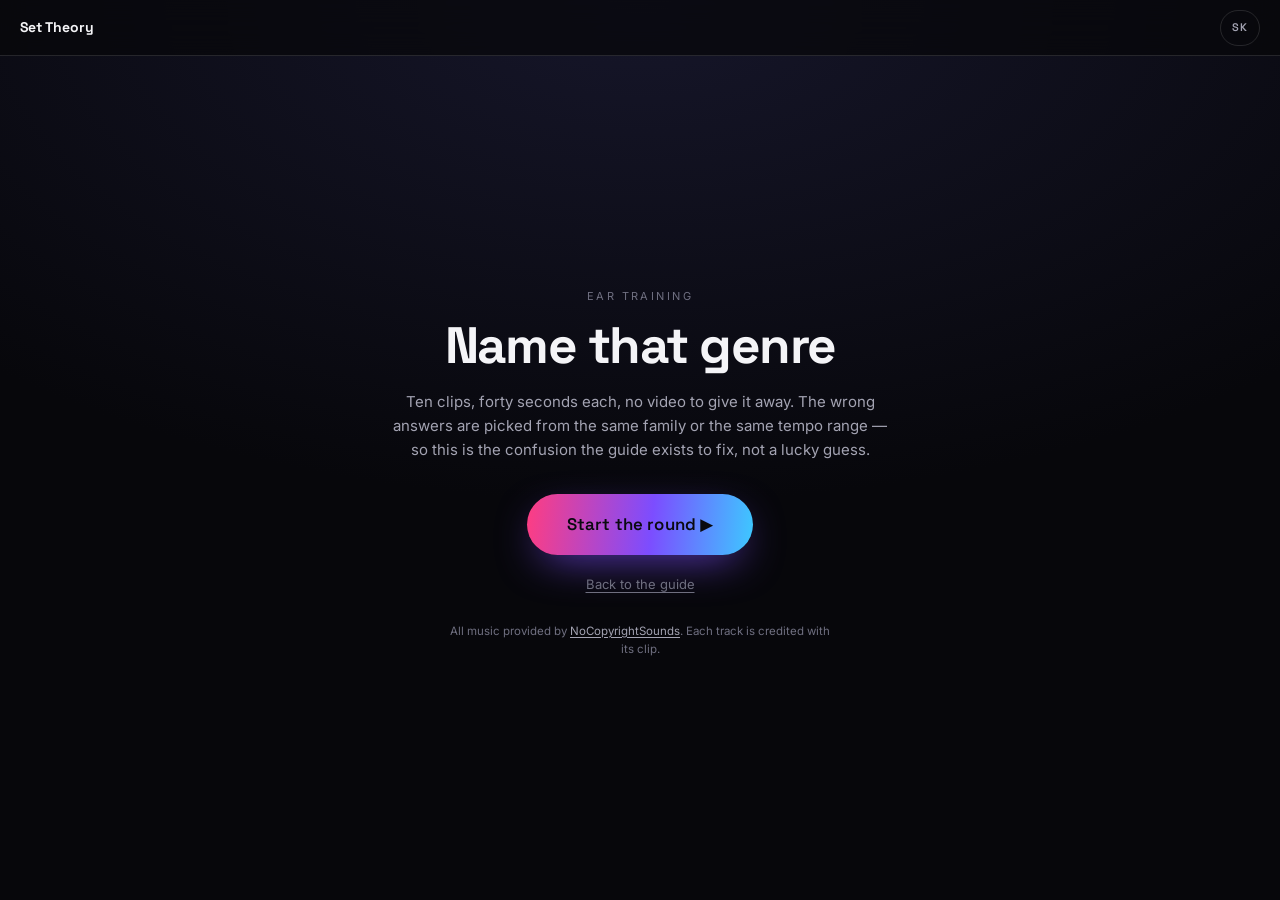
==== commit bafeb426: "Play self-hosted NCS clips in the quiz instead of Apple previews Apple licenses its 30-second previe" ====
--- a/quiz/index.html
+++ b/quiz/index.html
@@ -51,6 +51,7 @@
             data-quiz-exit
             data-i18n="quizBack"
           ></button>
+          <p class="quiz__ncs" data-ncs-credit></p>
         </div>
 
         <div class="quiz__screen" id="quiz-play" hidden>
@@ -91,6 +92,7 @@
             data-quiz-exit
             data-i18n="quizBack"
           ></button>
+          <p class="quiz__ncs" data-ncs-credit></p>
         </div>
       </div>
     </section>
--- a/css/styles.css
+++ b/css/styles.css
@@ -1385,6 +1385,25 @@
   color: var(--ink);
 }
 
+/* Licence attribution. Quiet, but present without having to play a round. */
+.quiz__ncs {
+  margin: 26px auto 0;
+  max-width: 34em;
+  font-size: 11.5px;
+  line-height: 1.6;
+  color: var(--ink-faint);
+}
+
+.quiz__ncs a {
+  color: var(--ink-dim);
+  text-decoration: underline;
+  text-underline-offset: 2px;
+}
+
+.quiz__ncs a:hover {
+  color: var(--ink);
+}
+
 /* ---- the stepper (lives in the bar) ---- */
 
 .quiz__dots {
